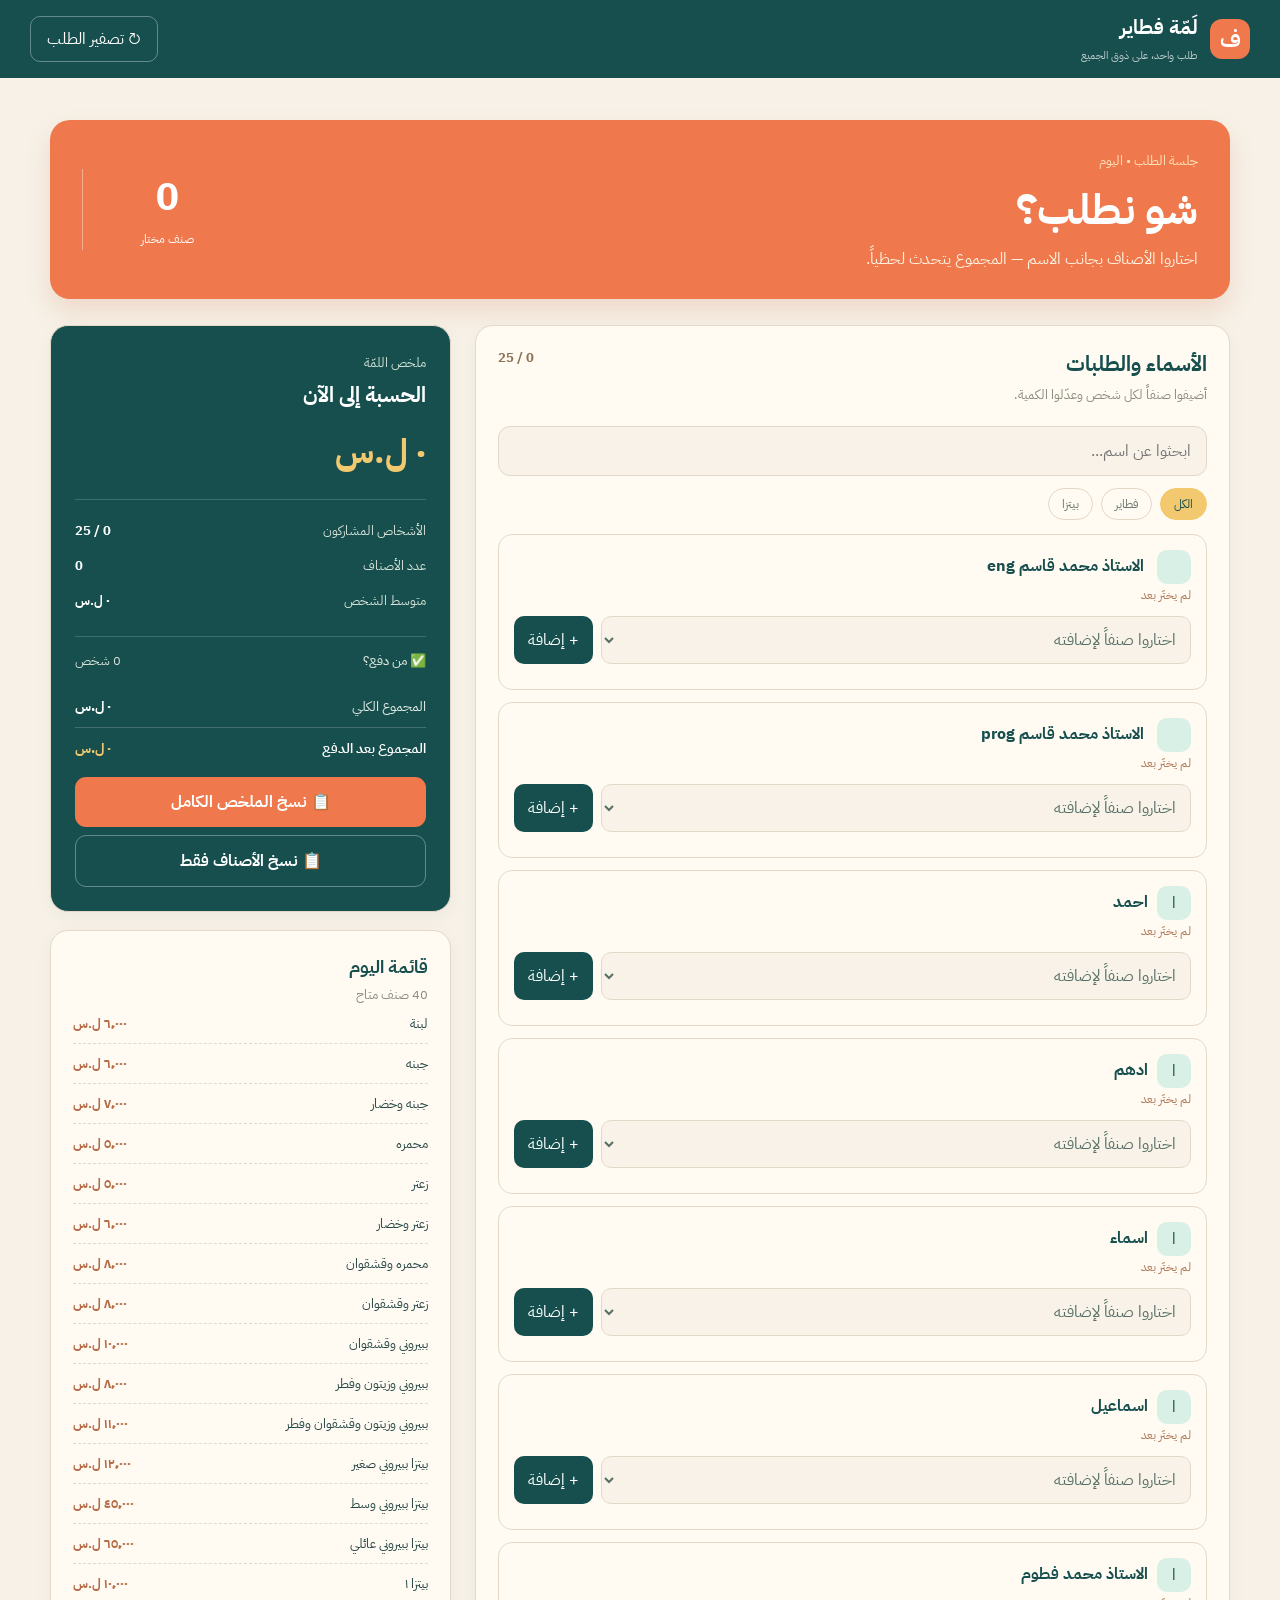
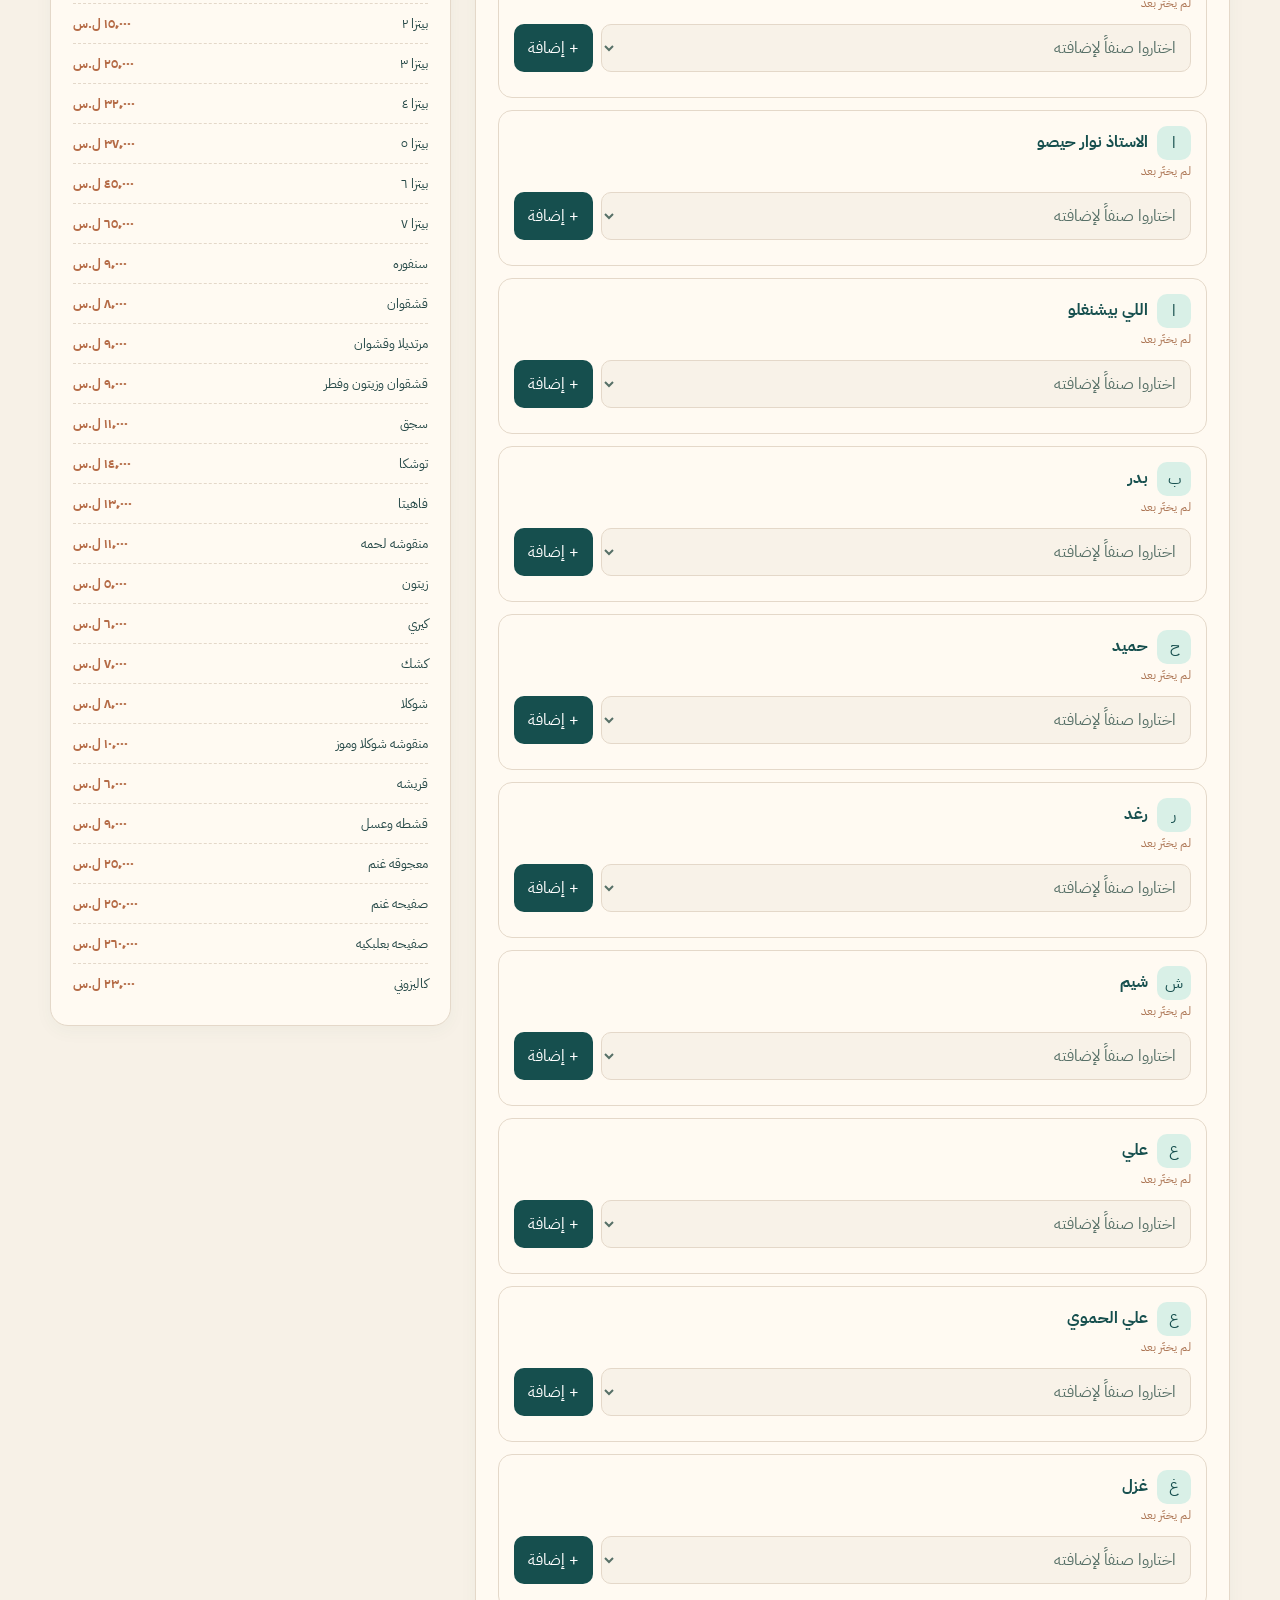
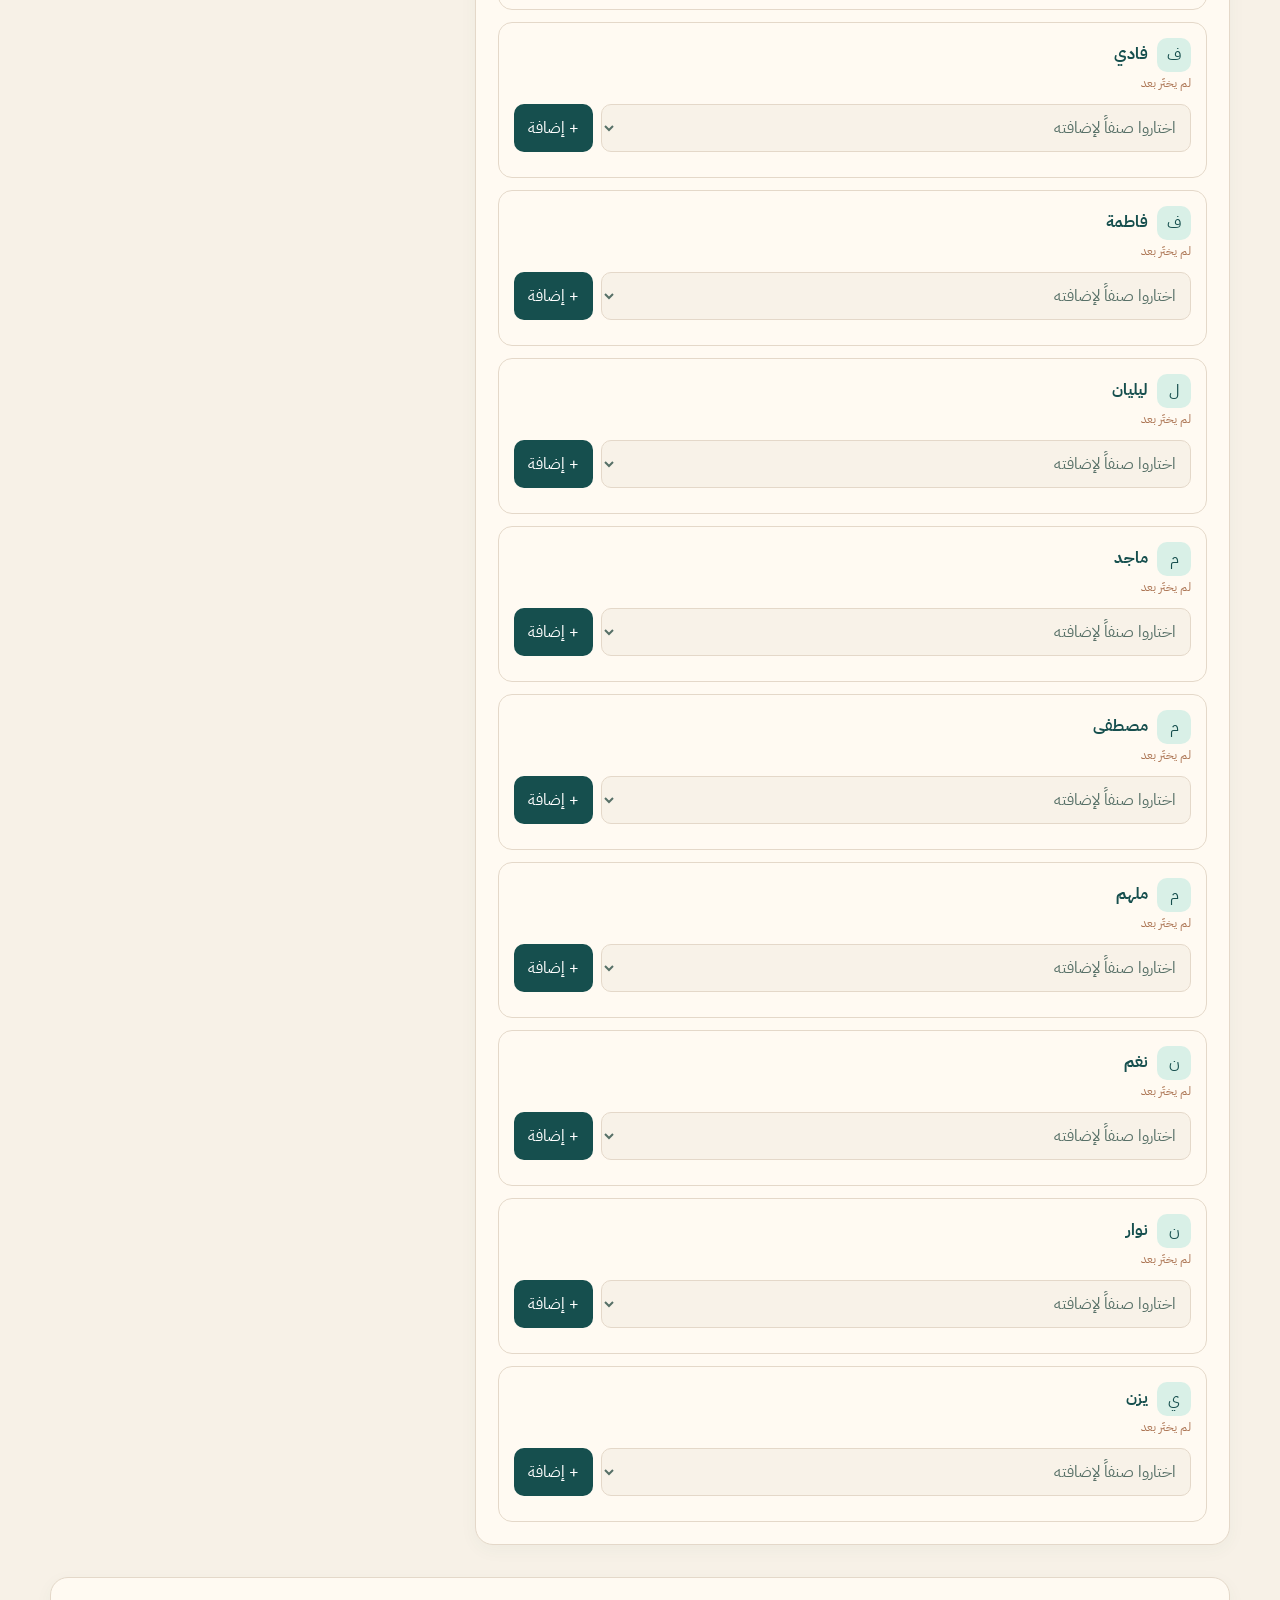
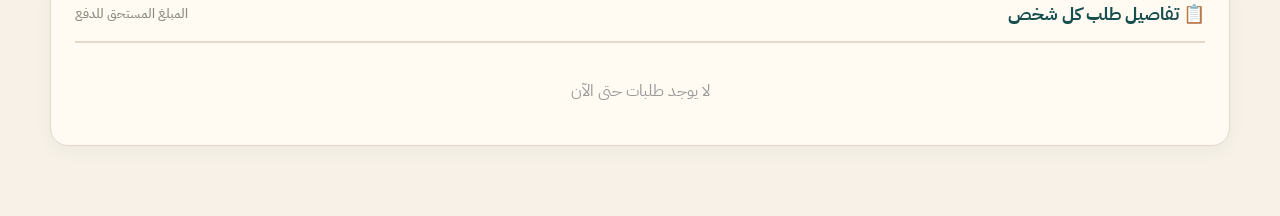
==== boot.html @ 39de65f4 "Add initial boot.html structure and content" ====
<!doctype html>
<html lang="ar" dir="rtl">
  <head>
    <meta charset="UTF-8" />
    <meta name="viewport" content="width=device-width, initial-scale=1.0" />
    <title>لَمّة فطاير · دفع</title>
    <link rel="stylesheet" href="style.css" />
  </head>
  <body>
    <header class="topbar">
      <div class="brand">
        <span class="brand-icon">ف</span>
        <div><b>لَمّة فطاير</b><small>طلب واحد، على ذوق الجميع</small></div>
      </div>
      <button id="resetBtn" class="outline-btn">↻ تصفير الطلب</button>
    </header>

    <main class="container">
      <section class="intro">
        <div>
          <small>جلسة الطلب • اليوم</small>
          <h1>شو نطلب؟</h1>
          <p>اختاروا الأصناف بجانب الاسم — المجموع يتحدث لحظياً.</p>
        </div>
        <div class="hero-count">
          <strong id="itemCount">0</strong><span>صنف مختار</span>
        </div>
      </section>

      <div class="layout">
        <section class="panel">
          <div class="section-head">
            <div>
              <h2>الأسماء والطلبات</h2>
              <p>أضيفوا صنفاً لكل شخص وعدّلوا الكمية.</p>
            </div>
            <b id="peopleProgress">0 / 21</b>
          </div>
          <div class="tools">
            <input
              id="searchInput"
              type="search"
              placeholder="ابحثوا عن اسم..."
            />
            <div id="filters" class="filters"></div>
          </div>
          <div id="peopleList"></div>
        </section>

        <aside class="side">
          <section class="summary">
            <small>ملخص اللمّة</small>
            <h2>الحسبة إلى الآن</h2>
            <strong id="total">0 ل.س</strong>
            <div class="stats">
              <span>الأشخاص المشاركون <b id="activePeople">0 / 21</b></span>
              <span>عدد الأصناف <b id="summaryItems">0</b></span>
              <span>متوسط الشخص <b id="average">0 ل.س</b></span>
            </div>
            <!-- ✅ section for paid toggle & adjusted total -->
            <div class="paid-section">
              <div class="paid-header">
                <span>✅ من دفع؟</span>
                <span id="paidCount">0</span>
              </div>
              <div id="paidList" class="paid-list"></div>
              <div class="paid-total-row">
                <span>المجموع الكلي</span>
                <b id="totalFull">0 ل.س</b>
              </div>
              <div class="paid-total-row adjusted">
                <span>المجموع بعد الدفع</span>
                <b id="totalAdjusted">0 ل.س</b>
              </div>
            </div>
            <div class="copy-buttons">
              <button id="copyBtn" class="primary-btn">
                📋 نسخ الملخص الكامل
              </button>
              <button id="copyItemsBtn" class="primary-btn ghost">
                📋 نسخ الأصناف فقط
              </button>
            </div>
          </section>
          <section class="panel menu-panel">
            <div class="section-head">
              <div>
                <h2>قائمة اليوم</h2>
                <p id="menuCount"></p>
              </div>
            </div>
            <div id="menuList"></div>
          </section>
        </aside>
      </div>

      <!-- FOOTER: Individual order summary -->
      <footer class="footer-summary">
        <div class="footer-head">
          <h3>📋 تفاصيل طلب كل شخص</h3>
          <span>المبلغ المستحق للدفع</span>
        </div>
        <div id="footerList" class="footer-list"></div>
      </footer>
    </main>
    <div id="toast" class="toast"></div>
    <script src="script2.js"></script>
  </body>
</html>
---- style.css ----
@import url("https://fonts.googleapis.com/css2?family=IBM+Plex+Sans+Arabic:wght@400;500;600;700&display=swap");
:root {
  --ink: #164f4e;
  --coral: #ef784d;
  --cream: #f7f1e7;
  --card: #fffaf2;
  --line: #e4d8c9;
  --gold: #f3c96f;
  --green: #2b8c7c;
  --paid-bg: #e0f0ec;
}
* {
  box-sizing: border-box;
}
body {
  margin: 0;
  background: var(--cream);
  color: #244746;
  font-family: "IBM Plex Sans Arabic", Arial, sans-serif;
}
.topbar {
  height: 78px;
  background: var(--ink);
  color: #fff;
  display: flex;
  align-items: center;
  justify-content: space-between;
  padding: 0 max(20px, calc((100% - 1220px) / 2));
}
.brand {
  display: flex;
  align-items: center;
  gap: 12px;
}
.brand-icon {
  background: var(--coral);
  width: 40px;
  height: 40px;
  border-radius: 12px;
  display: grid;
  place-items: center;
  font-weight: 700;
  font-size: 22px;
}
.brand b {
  display: block;
  font-size: 20px;
}
.brand small {
  opacity: 0.7;
  font-size: 11px;
}
button,
input,
select {
  font: inherit;
}
button {
  cursor: pointer;
}
.outline-btn {
  background: transparent;
  color: #fff;
  border: 1px solid #ffffff55;
  border-radius: 10px;
  padding: 10px 16px;
}
.container {
  max-width: 1220px;
  margin: auto;
  padding: 42px 20px 70px;
}
.intro {
  display: flex;
  align-items: center;
  justify-content: space-between;
  background: var(--coral);
  color: #fff;
  border-radius: 20px;
  padding: 28px 32px;
  margin-bottom: 26px;
  box-shadow: 0 12px 25px #cf765333;
}
.intro small {
  color: #ffe3b9;
}
.intro h1 {
  font-size: 42px;
  margin: 6px 0;
}
.intro p {
  margin: 0;
  color: #fff1df;
}
.hero-count {
  text-align: center;
  border-left: 1px solid #ffffff66;
  padding-left: 40px;
  min-width: 130px;
}
.hero-count strong {
  display: block;
  font-size: 38px;
}
.hero-count span {
  font-size: 12px;
}
.layout {
  display: grid;
  grid-template-columns: minmax(0, 1.6fr) minmax(300px, 0.85fr);
  gap: 24px;
}
.panel,
.summary {
  background: var(--card);
  border: 1px solid var(--line);
  border-radius: 18px;
  box-shadow: 0 5px 18px #31524e0b;
}
.panel {
  padding: 22px;
}
.section-head {
  display: flex;
  justify-content: space-between;
  align-items: start;
  gap: 15px;
}
.section-head h2,
.summary h2 {
  margin: 0;
  color: var(--ink);
  font-size: 21px;
}
.section-head p {
  margin: 5px 0 0;
  color: #8b8c7e;
  font-size: 13px;
}
.section-head > b {
  font-size: 13px;
  color: #8b7255;
  white-space: nowrap;
}
.tools {
  margin: 22px 0 14px;
}
.tools input {
  width: 100%;
  border: 1px solid var(--line);
  background: #f8f2e8;
  border-radius: 12px;
  padding: 12px 15px;
  outline: none;
}
.tools input:focus {
  border-color: var(--coral);
}
.filters {
  display: flex;
  gap: 8px;
  flex-wrap: wrap;
  margin-top: 12px;
}
.filter {
  border: 1px solid var(--line);
  background: transparent;
  color: #69776d;
  border-radius: 20px;
  padding: 6px 13px;
  font-size: 12px;
}
.filter.active {
  background: var(--gold);
  border-color: var(--gold);
  color: var(--ink);
}
.person {
  border: 1px solid var(--line);
  border-radius: 14px;
  padding: 15px;
  margin-top: 12px;
  animation: rise 0.25s ease both;
}
.person-top {
  display: flex;
  justify-content: space-between;
  align-items: center;
  gap: 12px;
}
.person-name {
  font-weight: 700;
  color: var(--ink);
}
.person-total {
  font-size: 12px;
  color: #ad7655;
  margin-top: 2px;
}
.avatar {
  display: inline-grid;
  place-items: center;
  width: 34px;
  height: 34px;
  margin-left: 9px;
  border-radius: 10px;
  background: #d9f0e7;
  color: var(--ink);
  vertical-align: middle;
}
.add-row {
  display: flex;
  gap: 8px;
  margin-top: 12px;
}
.add-row select {
  flex: 1;
  min-width: 0;
  border: 1px solid var(--line);
  background: #f8f2e8;
  border-radius: 10px;
  padding: 10px;
  color: #577067;
}
.add-btn {
  border: 0;
  background: var(--ink);
  color: #fff;
  border-radius: 10px;
  padding: 0 14px;
}
.chips {
  display: flex;
  flex-wrap: wrap;
  gap: 8px;
  margin-top: 10px;
}
.chip {
  display: flex;
  align-items: center;
  gap: 8px;
  border: 1px solid #ead7bb;
  background: #fff8ec;
  border-radius: 10px;
  padding: 6px 8px;
  font-size: 12px;
}
.qty {
  display: flex;
  align-items: center;
  gap: 5px;
  background: #f1e5d4;
  border-radius: 8px;
  padding: 2px;
}
.qty button,
.remove {
  border: 0;
  background: transparent;
  color: var(--ink);
  padding: 3px;
}
.remove {
  color: #b45d48;
}
.summary {
  background: var(--ink);
  color: #fff;
  padding: 24px;
  /* position: sticky; */
  top: 18px;
}
.summary small {
  color: #cfe1d5;
}
.summary h2 {
  color: #fff;
  margin: 5px 0 15px;
}
.summary > strong {
  display: block;
  color: var(--gold);
  font-size: 34px;
  margin-bottom: 22px;
}
.stats {
  border-top: 1px solid #ffffff2b;
  padding-top: 13px;
}
.stats span {
  display: flex;
  justify-content: space-between;
  padding: 8px 0;
  color: #d6e1d8;
  font-size: 13px;
}
.stats b {
  color: #fff;
}
/* paid section */
.paid-section {
  margin: 18px 0 12px;
  border-top: 1px solid #ffffff2b;
  padding-top: 14px;
}
.paid-header {
  display: flex;
  justify-content: space-between;
  color: #d6e1d8;
  font-size: 13px;
  margin-bottom: 8px;
}
.paid-header span:first-child {
  font-weight: 500;
}
.paid-list {
  display: flex;
  flex-wrap: wrap;
  gap: 6px;
  margin-bottom: 12px;
}
.paid-chip {
  display: flex;
  align-items: center;
  gap: 4px;
  background: #ffffff14;
  padding: 4px 10px 4px 8px;
  border-radius: 16px;
  font-size: 12px;
  border: 1px solid #ffffff30;
}
.paid-chip input {
  margin: 0;
  accent-color: var(--gold);
  width: 16px;
  height: 16px;
  cursor: pointer;
}
.paid-chip label {
  color: #f0f7f2;
  cursor: pointer;
}
.paid-total-row {
  display: flex;
  justify-content: space-between;
  font-size: 14px;
  padding: 6px 0;
  color: #e0ebe5;
}
.paid-total-row.adjusted {
  border-top: 1px solid #ffffff30;
  margin-top: 4px;
  padding-top: 10px;
  font-weight: 600;
  color: #fff;
}
.paid-total-row b {
  color: #fff;
}
.paid-total-row.adjusted b {
  color: var(--gold);
}
.copy-buttons {
  display: flex;
  flex-direction: column;
  gap: 8px;
  margin-top: 12px;
}
.primary-btn {
  width: 100%;
  background: var(--coral);
  border: 0;
  border-radius: 11px;
  color: #fff;
  padding: 13px;
  font-weight: 700;
}
.primary-btn.ghost {
  background: transparent;
  border: 1px solid #ffffff55;
  color: #fff;
}
.menu-panel {
  margin-top: 18px;
}
.menu-panel h2 {
  font-size: 18px;
}
.menu-item {
  display: flex;
  justify-content: space-between;
  gap: 10px;
  border-bottom: 1px dashed var(--line);
  padding: 10px 0;
  font-size: 13px;
}
.menu-item:last-child {
  border: 0;
}
.menu-item b {
  color: #b56b46;
  white-space: nowrap;
}
.empty {
  text-align: center;
  color: #999;
  padding: 30px;
}
.toast {
  position: fixed;
  bottom: 24px;
  left: 50%;
  transform: translateX(-50%) translateY(20px);
  background: var(--ink);
  color: #fff;
  padding: 12px 18px;
  border-radius: 10px;
  opacity: 0;
  pointer-events: none;
  transition: 0.25s;
}
.toast.show {
  opacity: 1;
  transform: translateX(-50%) translateY(0);
}
@keyframes rise {
  from {
    opacity: 0;
    transform: translateY(5px);
  }
  to {
    opacity: 1;
    transform: none;
  }
}
/* FOOTER STYLES */
.footer-summary {
  margin-top: 32px;
  background: var(--card);
  border: 1px solid var(--line);
  border-radius: 18px;
  padding: 22px 24px;
  box-shadow: 0 5px 18px #31524e0b;
}
.footer-head {
  display: flex;
  justify-content: space-between;
  align-items: center;
  padding-bottom: 14px;
  border-bottom: 2px solid var(--line);
  margin-bottom: 16px;
}
.footer-head h3 {
  margin: 0;
  color: var(--ink);
  font-size: 18px;
}
.footer-head span {
  color: #8b8c7e;
  font-size: 13px;
  font-weight: 500;
}
.footer-list {
  display: grid;
  grid-template-columns: repeat(auto-fill, minmax(280px, 1fr));
  gap: 12px;
}
.footer-person {
  background: #f8f4ec;
  border-radius: 12px;
  padding: 12px 16px;
  border-right: 4px solid var(--coral);
  display: flex;
  justify-content: space-between;
  align-items: center;
  transition: 0.2s;
}
.footer-person:hover {
  background: #f0e8dc;
}
.footer-person .name {
  font-weight: 600;
  color: var(--ink);
  font-size: 14px;
}
.footer-person .items {
  font-size: 12px;
  color: #69776d;
  margin-top: 2px;
}
.footer-person .amount {
  font-weight: 700;
  color: var(--coral);
  font-size: 15px;
  white-space: nowrap;
}
.footer-person .paid-badge {
  font-size: 12px;
  color: #2b8c7c;
  margin-right: 6px;
}
.footer-empty {
  grid-column: 1 / -1;
  text-align: center;
  color: #999;
  padding: 20px;
}
@media (max-width: 800px) {
  .container {
    padding: 22px 14px 95px;
  }
  .intro {
    padding: 22px 18px;
  }
  .intro h1 {
    font-size: 31px;
  }
  .hero-count {
    padding-left: 15px;
    min-width: 80px;
  }
  .hero-count strong {
    font-size: 28px;
  }
  .layout {
    display: block;
  }
  .summary {
    position: static;
    margin-top: 18px;
  }
  .side {
    display: flex;
    flex-direction: column;
  }
  .menu-panel {
    order: 2;
  }
  .person {
    padding: 13px;
  }
  .add-row select {
    font-size: 12px;
  }
  .topbar {
    padding: 0 14px;
    height: 68px;
  }
  .brand b {
    font-size: 18px;
  }
  .outline-btn {
    font-size: 12px;
    padding: 8px 10px;
  }
  .footer-list {
    grid-template-columns: 1fr;
  }
  .footer-person {
    flex-wrap: wrap;
    gap: 6px;
  }
}
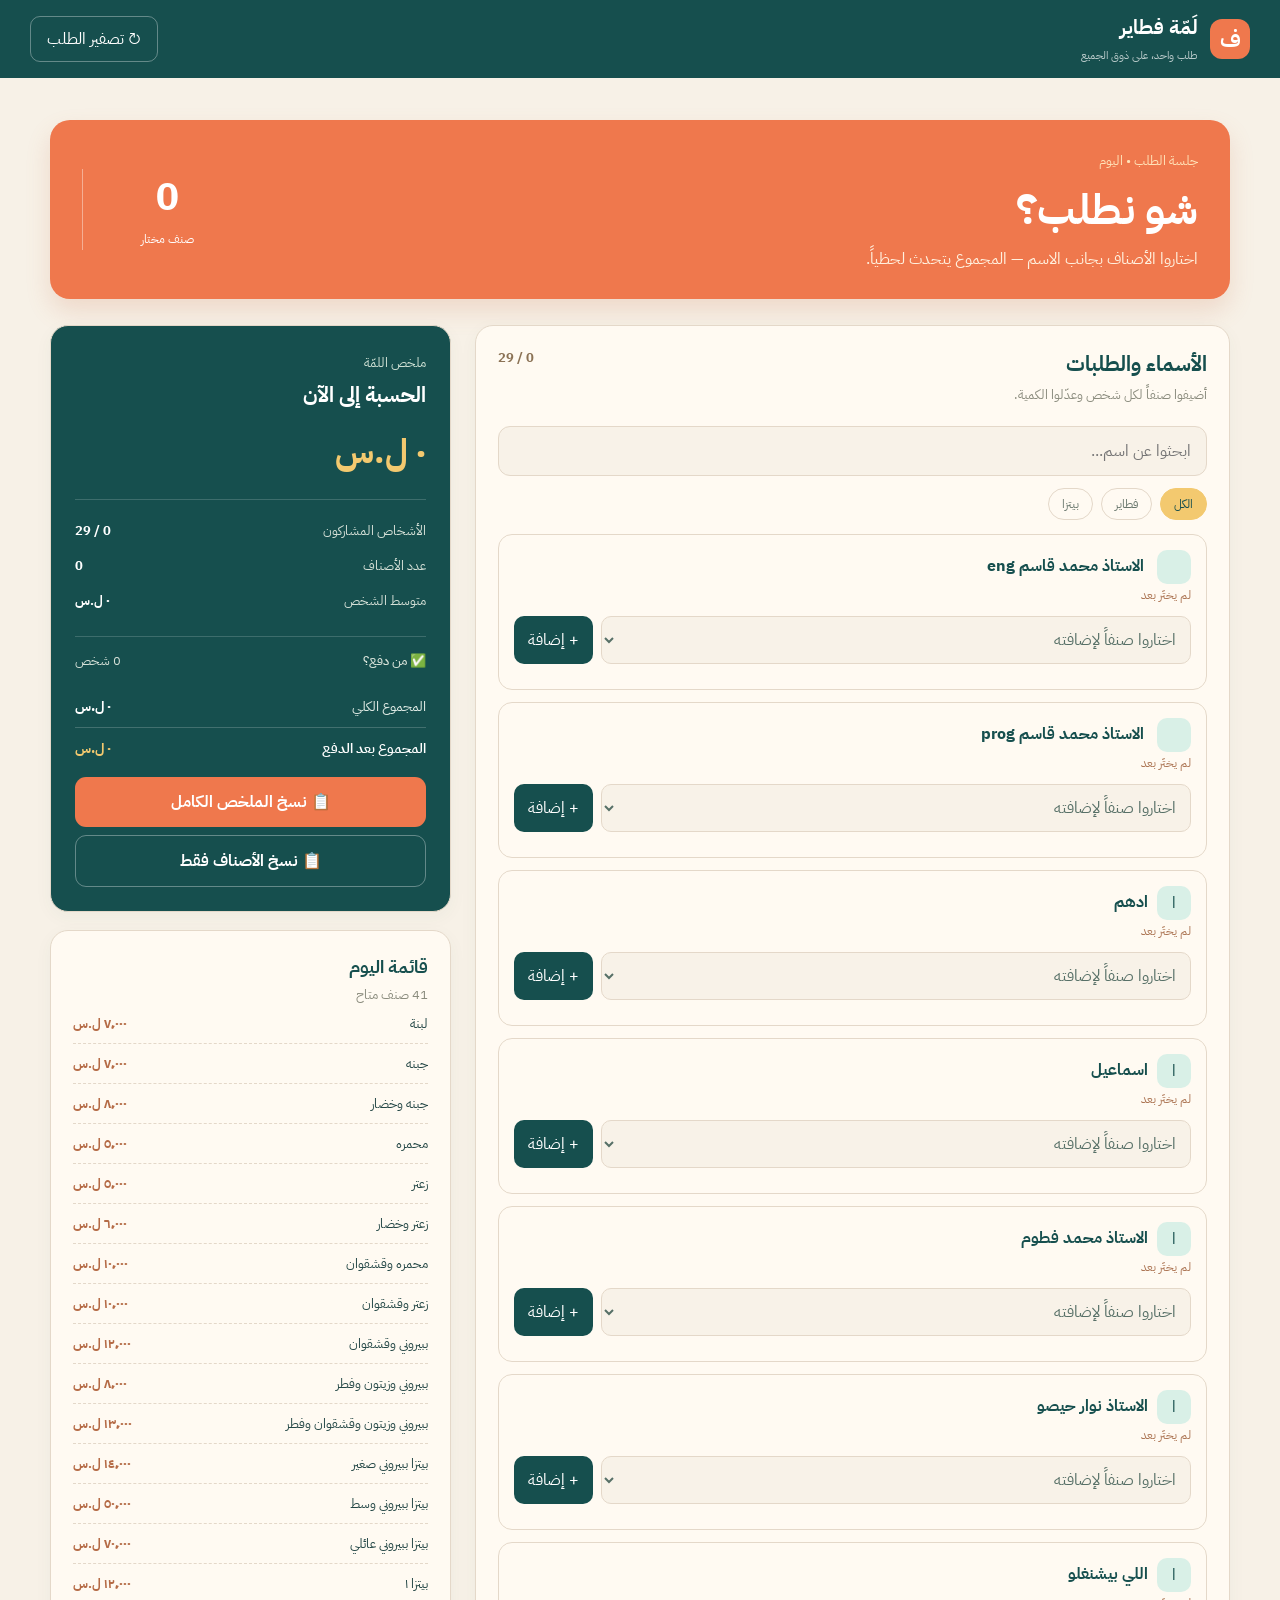
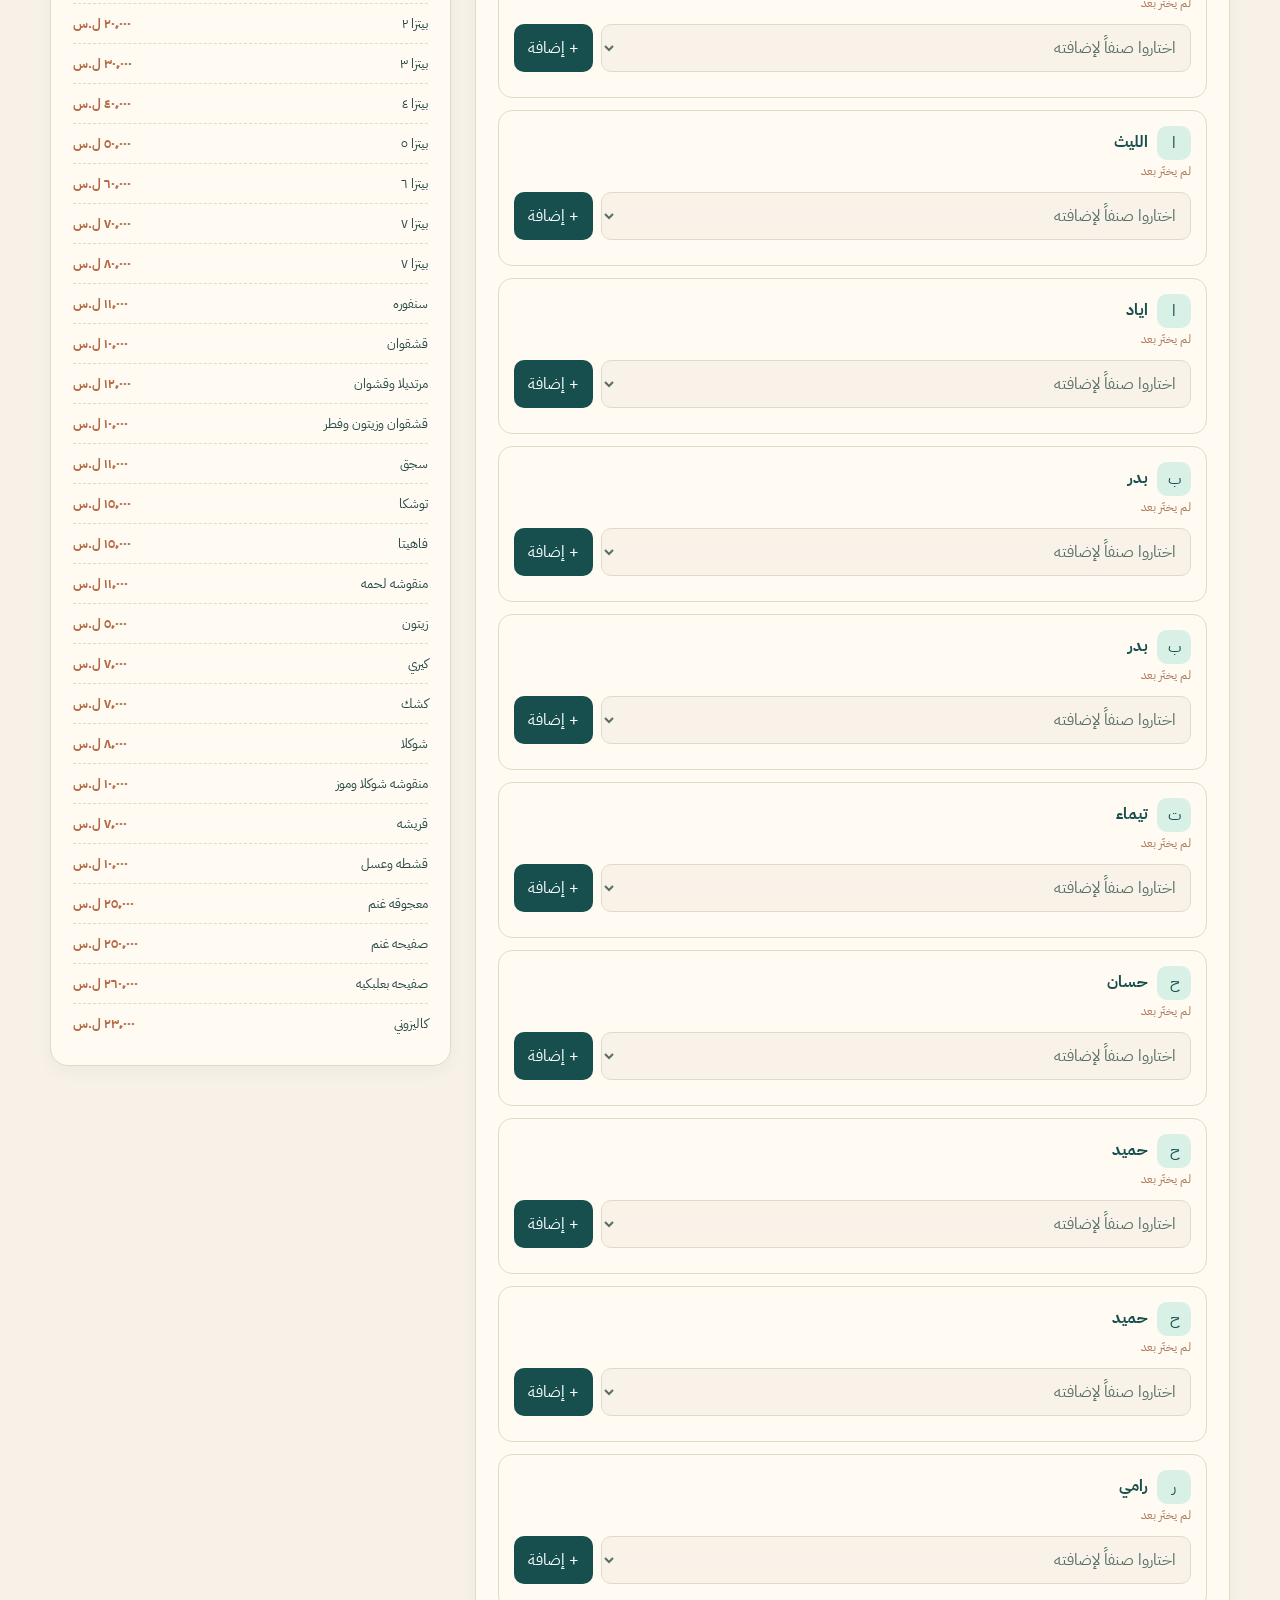
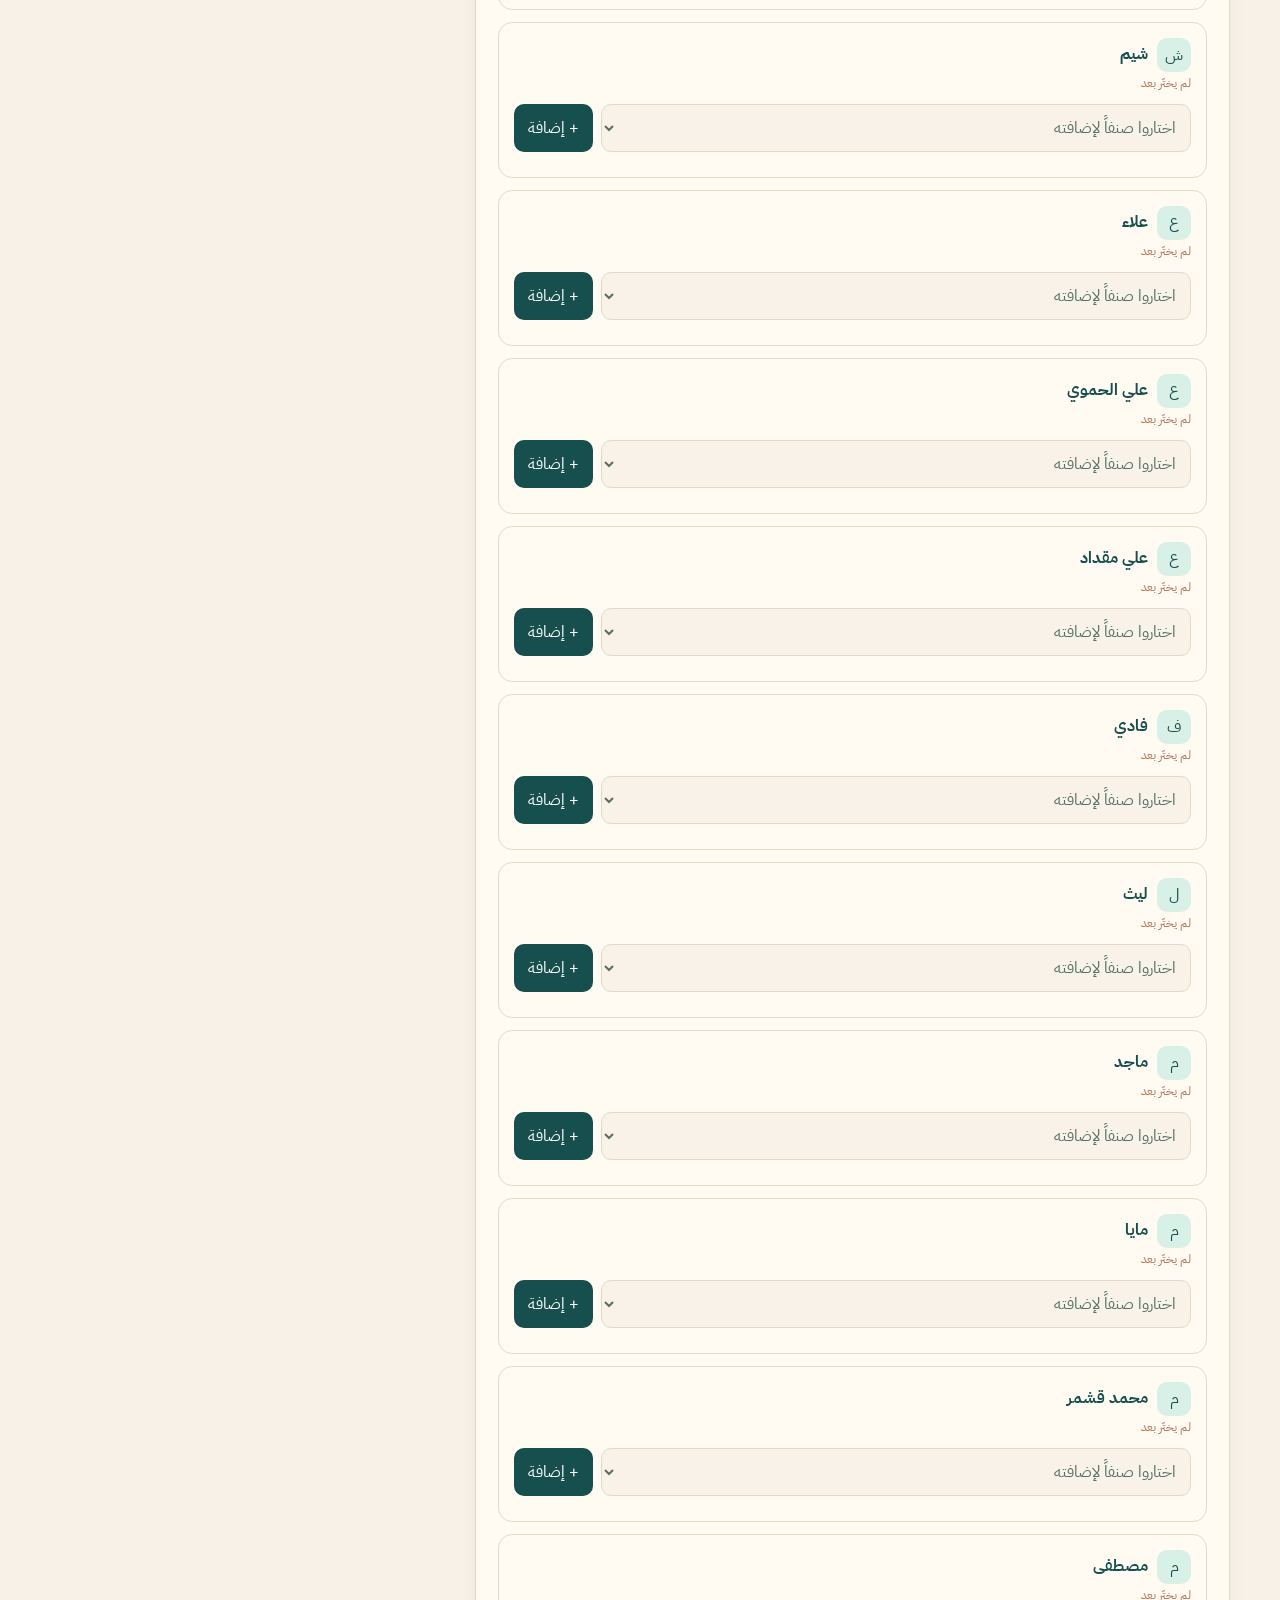
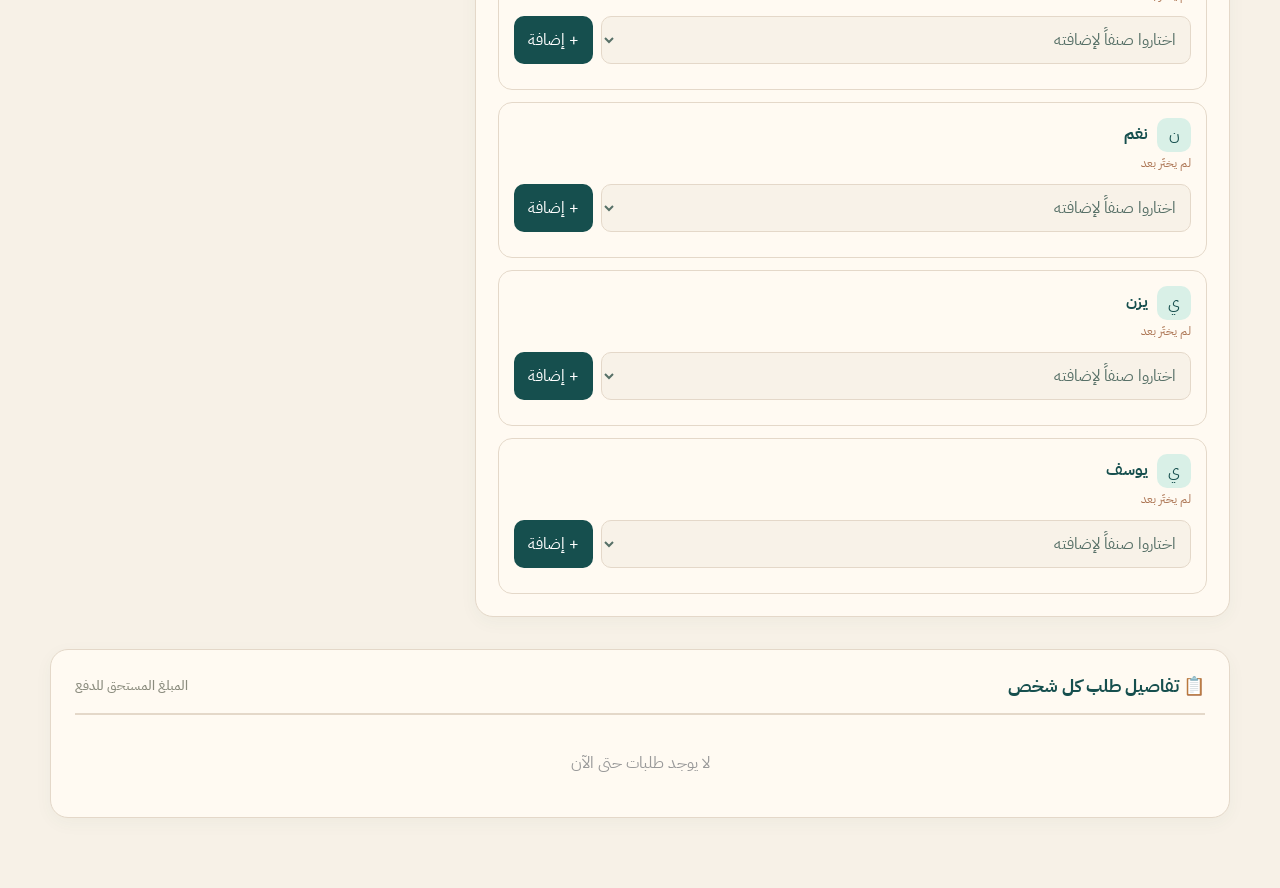
==== commit 7a892fec: "Update boot.html" ====
--- a/boot.html
+++ b/boot.html
@@ -104,6 +104,6 @@
       </footer>
     </main>
     <div id="toast" class="toast"></div>
-    <script src="script2.js"></script>
+    <script src="boot.js"></script>
   </body>
 </html>
